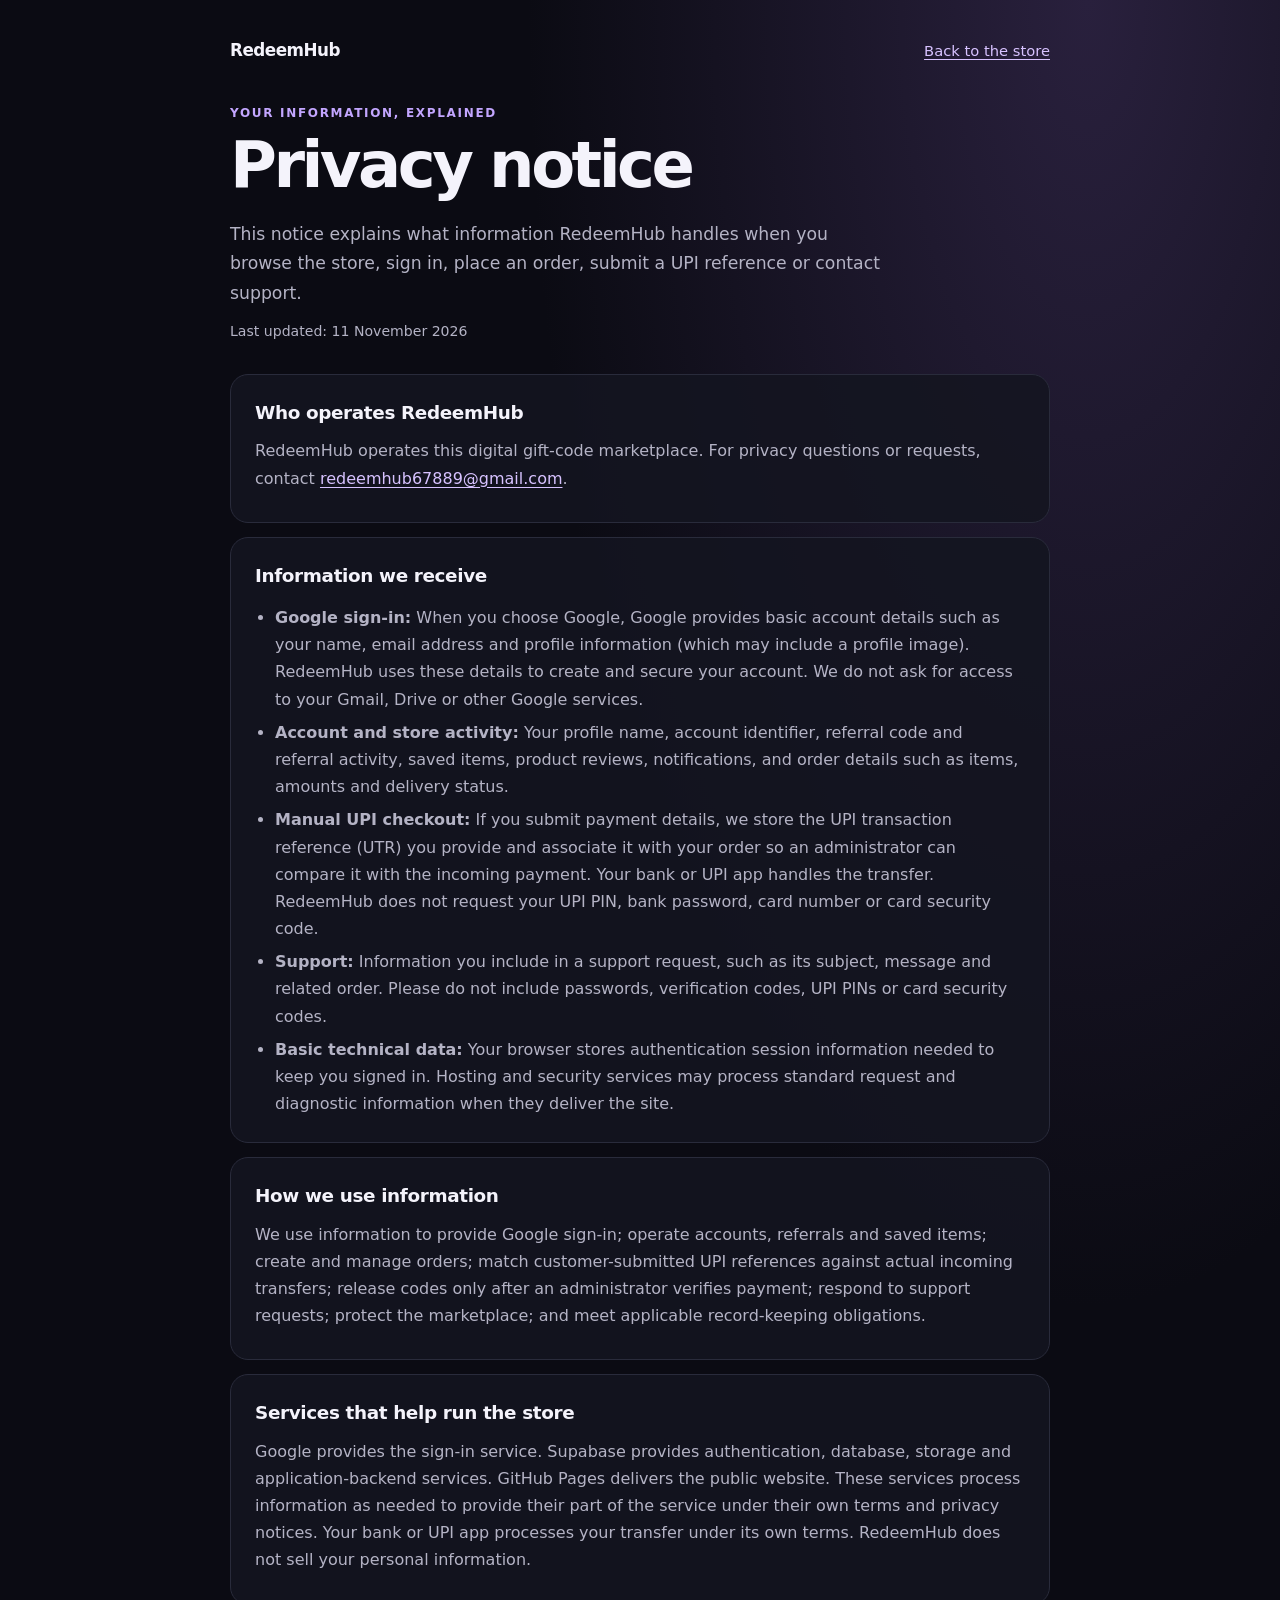
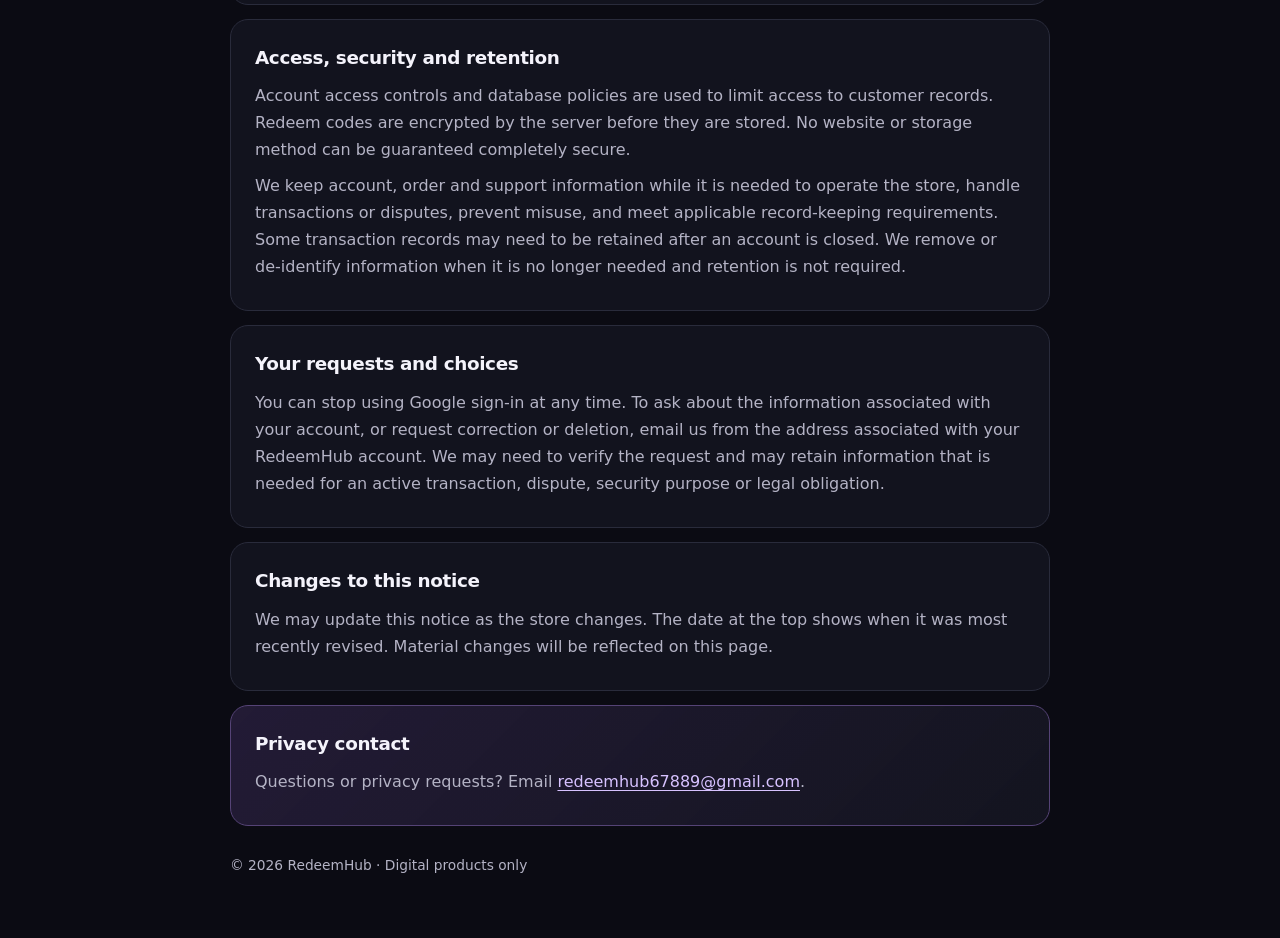
==== site/privacy.html @ 6dd62784 "Publish RedeemHub privacy notice and Google-only storefront" ====
<!doctype html>
<html lang="en">
<head>
  <meta charset="utf-8">
  <meta name="viewport" content="width=device-width, initial-scale=1">
  <meta name="theme-color" content="#0b0b13">
  <meta name="description" content="RedeemHub's privacy notice explains what information we collect, how we use it, and how to contact us.">
  <title>Privacy Notice — RedeemHub</title>
  <style>
    :root{color-scheme:dark;--bg:#0b0b13;--panel:#141520;--line:#292b3b;--text:#f4f3fb;--muted:#b4b3c5;--accent:#c3a6ff;--link:#d7c2ff}
    *{box-sizing:border-box}
    body{margin:0;background:radial-gradient(ellipse at 85% 0%,#29203d 0,transparent 35rem),var(--bg);color:var(--text);font:16px/1.7 Inter,ui-sans-serif,system-ui,-apple-system,"Segoe UI",sans-serif}
    a{color:var(--link);text-underline-offset:3px}
    .wrap{width:min(100% - 32px,820px);margin:0 auto;padding:28px 0 60px}
    header{display:flex;justify-content:space-between;align-items:center;gap:16px;padding:8px 0 38px}
    .brand{color:var(--text);font-size:1.05rem;font-weight:750;letter-spacing:-.03em;text-decoration:none}
    .back{font-size:.92rem}
    .eyebrow{color:var(--accent);font-size:.75rem;font-weight:700;letter-spacing:.14em;text-transform:uppercase}
    h1{margin:.5rem 0 0;font-size:clamp(2.2rem,8vw,4rem);line-height:1.08;letter-spacing:-.055em}
    .intro{max-width:650px;margin:20px 0 12px;color:var(--muted);font-size:1.08rem}
    .updated{color:var(--muted);font-size:.88rem}
    main{display:grid;gap:14px;margin-top:30px}
    section{padding:22px 24px;border:1px solid var(--line);border-radius:18px;background:rgba(20,21,32,.88)}
    h2{margin:0 0 9px;font-size:1.15rem;letter-spacing:-.02em}
    p{margin:8px 0;color:var(--muted)}
    ul{margin:10px 0 0;padding-left:1.25rem;color:var(--muted)}
    li{padding:3px 0}
    .contact{border-color:#554376;background:linear-gradient(135deg,rgba(89,63,133,.3),rgba(20,21,32,.92))}
    footer{margin-top:28px;color:var(--muted);font-size:.86rem}
    @media(max-width:520px){.wrap{width:min(100% - 24px,820px);padding-top:18px}header{padding-bottom:28px}section{padding:18px;border-radius:15px}.back{font-size:.83rem}}
  </style>
</head>
<body>
  <div class="wrap">
    <header>
      <a class="brand" href="https://redeemhub67889-sudo.github.io/redeemhub-pages/">RedeemHub</a>
      <a class="back" href="https://redeemhub67889-sudo.github.io/redeemhub-pages/">Back to the store</a>
    </header>
    <div class="eyebrow">Your information, explained</div>
    <h1>Privacy notice</h1>
    <p class="intro">This notice explains what information RedeemHub handles when you browse the store, sign in, place an order, submit a UPI reference or contact support.</p>
    <p class="updated">Last updated: 11 November 2026</p>

    <main>
      <section>
        <h2>Who operates RedeemHub</h2>
        <p>RedeemHub operates this digital gift-code marketplace. For privacy questions or requests, contact <a href="mailto:redeemhub67889@gmail.com">redeemhub67889@gmail.com</a>.</p>
      </section>
      <section>
        <h2>Information we receive</h2>
        <ul>
          <li><strong>Google sign-in:</strong> When you choose Google, Google provides basic account details such as your name, email address and profile information (which may include a profile image). RedeemHub uses these details to create and secure your account. We do not ask for access to your Gmail, Drive or other Google services.</li>
          <li><strong>Account and store activity:</strong> Your profile name, account identifier, referral code and referral activity, saved items, product reviews, notifications, and order details such as items, amounts and delivery status.</li>
          <li><strong>Manual UPI checkout:</strong> If you submit payment details, we store the UPI transaction reference (UTR) you provide and associate it with your order so an administrator can compare it with the incoming payment. Your bank or UPI app handles the transfer. RedeemHub does not request your UPI PIN, bank password, card number or card security code.</li>
          <li><strong>Support:</strong> Information you include in a support request, such as its subject, message and related order. Please do not include passwords, verification codes, UPI PINs or card security codes.</li>
          <li><strong>Basic technical data:</strong> Your browser stores authentication session information needed to keep you signed in. Hosting and security services may process standard request and diagnostic information when they deliver the site.</li>
        </ul>
      </section>
      <section>
        <h2>How we use information</h2>
        <p>We use information to provide Google sign-in; operate accounts, referrals and saved items; create and manage orders; match customer-submitted UPI references against actual incoming transfers; release codes only after an administrator verifies payment; respond to support requests; protect the marketplace; and meet applicable record-keeping obligations.</p>
      </section>
      <section>
        <h2>Services that help run the store</h2>
        <p>Google provides the sign-in service. Supabase provides authentication, database, storage and application-backend services. GitHub Pages delivers the public website. These services process information as needed to provide their part of the service under their own terms and privacy notices. Your bank or UPI app processes your transfer under its own terms. RedeemHub does not sell your personal information.</p>
      </section>
      <section>
        <h2>Access, security and retention</h2>
        <p>Account access controls and database policies are used to limit access to customer records. Redeem codes are encrypted by the server before they are stored. No website or storage method can be guaranteed completely secure.</p>
        <p>We keep account, order and support information while it is needed to operate the store, handle transactions or disputes, prevent misuse, and meet applicable record-keeping requirements. Some transaction records may need to be retained after an account is closed. We remove or de-identify information when it is no longer needed and retention is not required.</p>
      </section>
      <section>
        <h2>Your requests and choices</h2>
        <p>You can stop using Google sign-in at any time. To ask about the information associated with your account, or request correction or deletion, email us from the address associated with your RedeemHub account. We may need to verify the request and may retain information that is needed for an active transaction, dispute, security purpose or legal obligation.</p>
      </section>
      <section>
        <h2>Changes to this notice</h2>
        <p>We may update this notice as the store changes. The date at the top shows when it was most recently revised. Material changes will be reflected on this page.</p>
      </section>
      <section class="contact">
        <h2>Privacy contact</h2>
        <p>Questions or privacy requests? Email <a href="mailto:redeemhub67889@gmail.com">redeemhub67889@gmail.com</a>.</p>
      </section>
    </main>
    <footer>© 2026 RedeemHub · Digital products only</footer>
  </div>
</body>
</html>
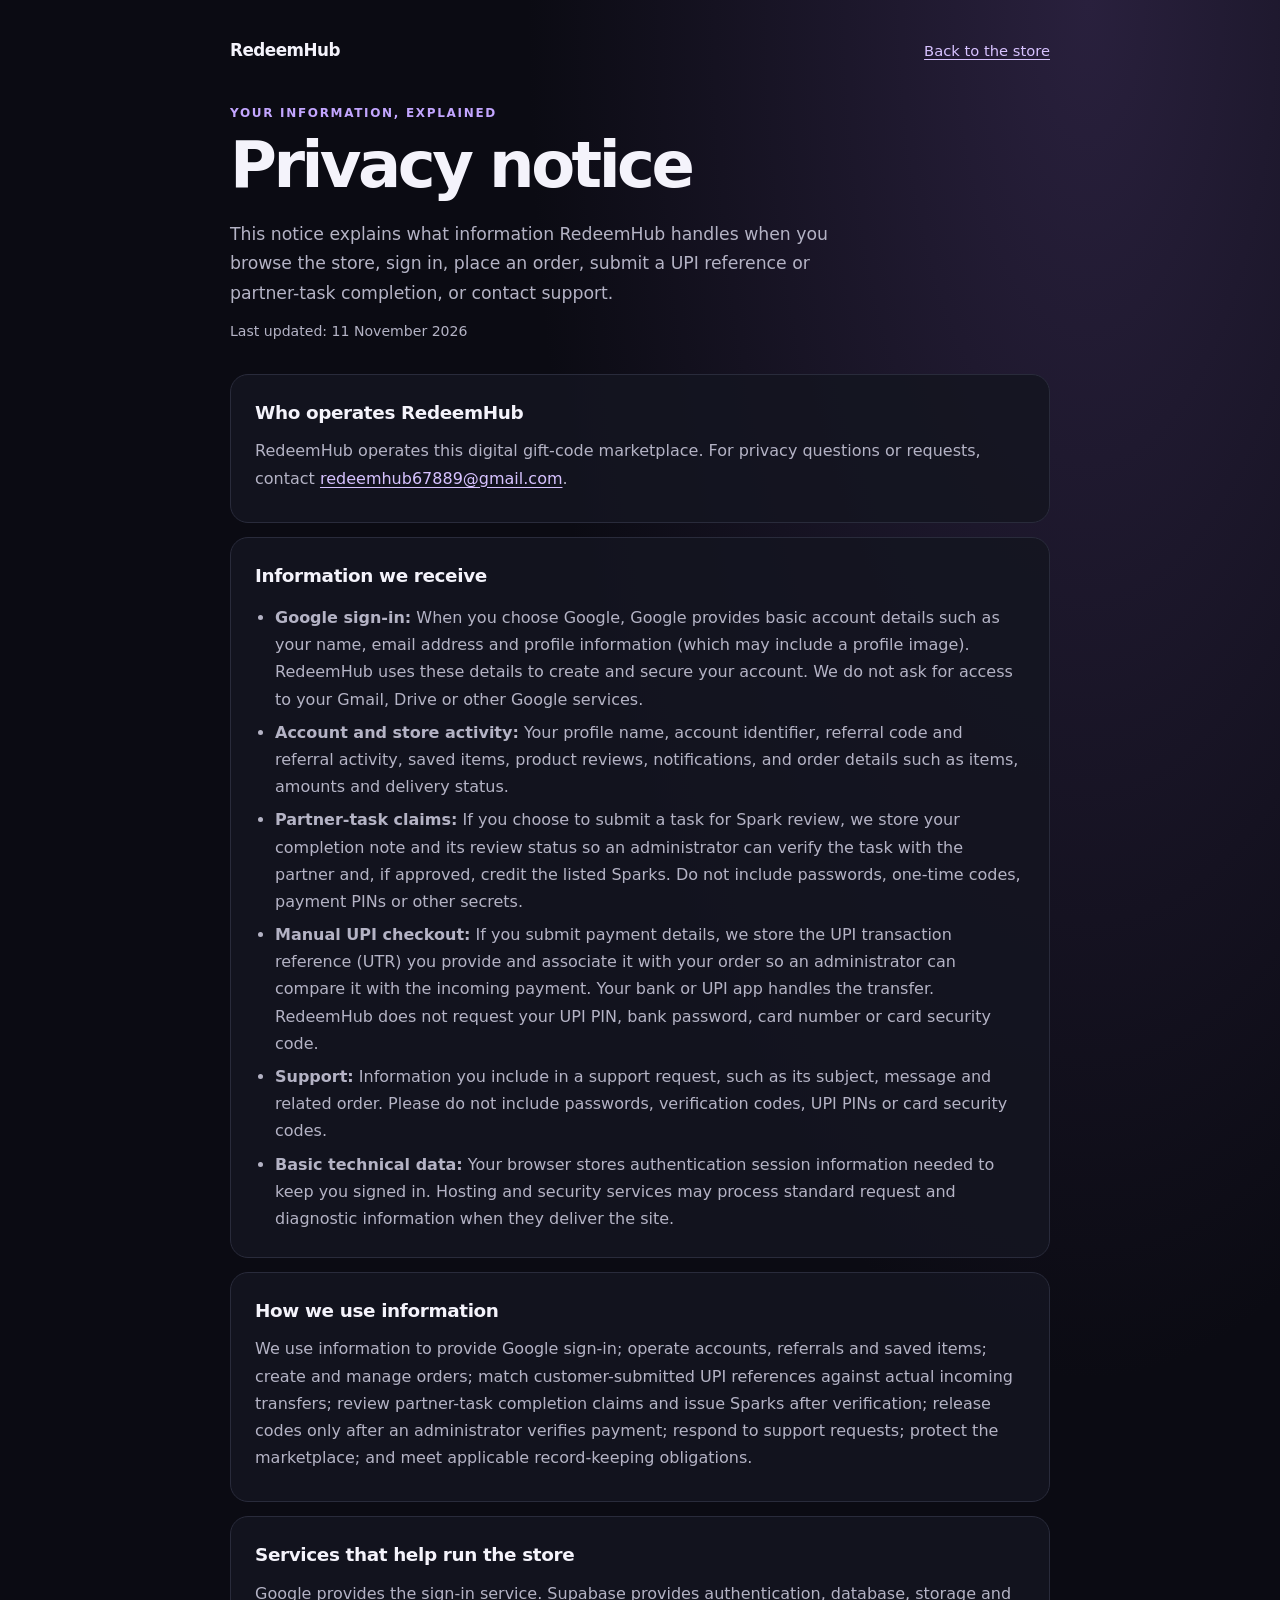
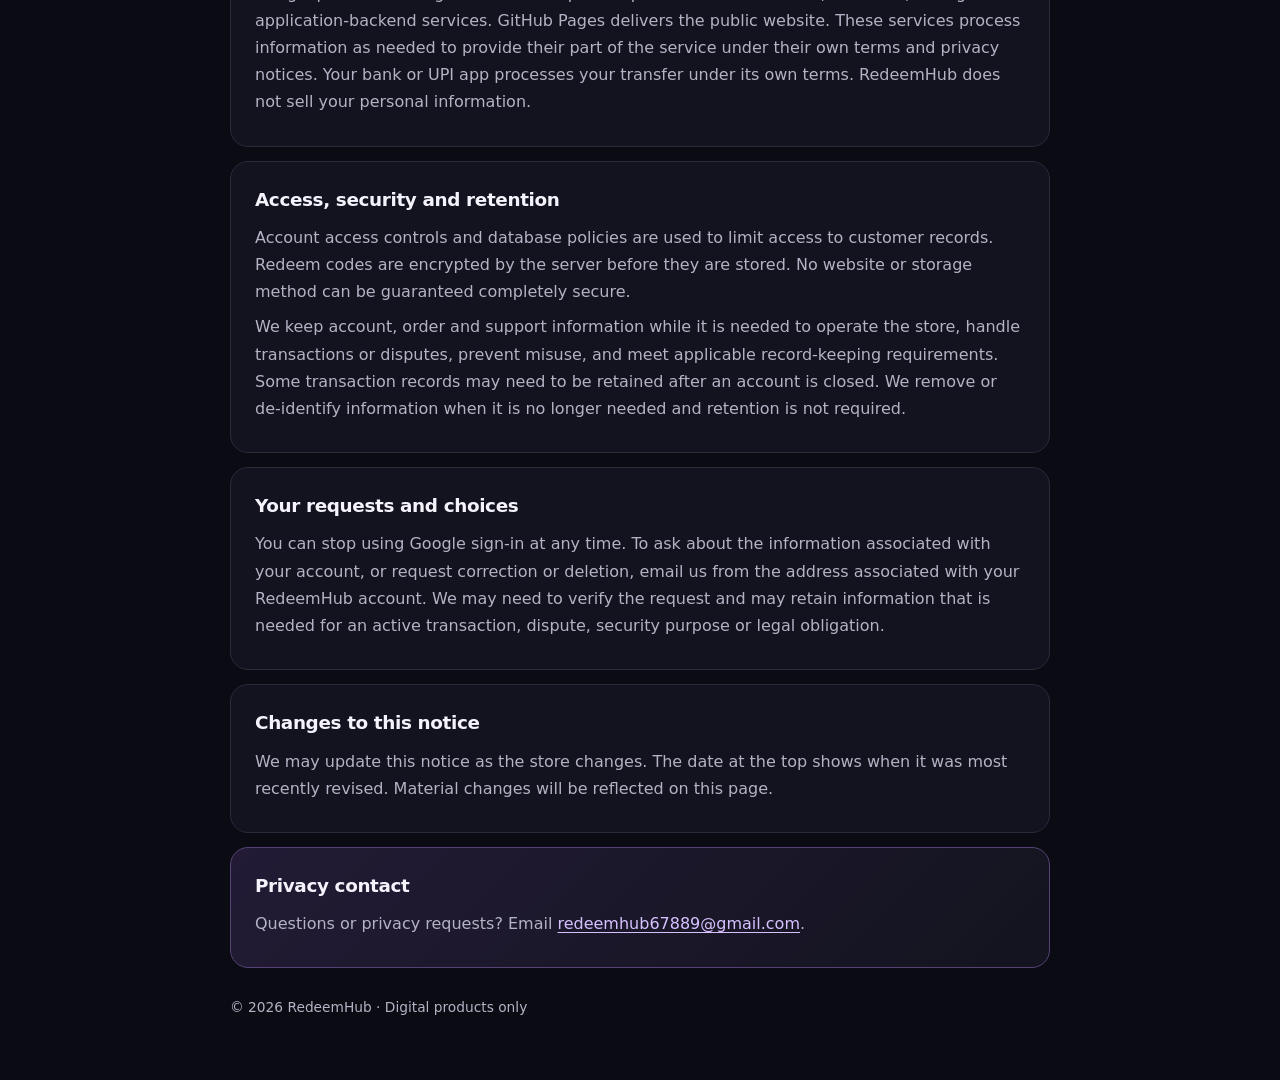
==== commit 741c98f3: "Deploy partner task earn tab" ====
--- a/site/privacy.html
+++ b/site/privacy.html
@@ -38,7 +38,7 @@
     </header>
     <div class="eyebrow">Your information, explained</div>
     <h1>Privacy notice</h1>
-    <p class="intro">This notice explains what information RedeemHub handles when you browse the store, sign in, place an order, submit a UPI reference or contact support.</p>
+    <p class="intro">This notice explains what information RedeemHub handles when you browse the store, sign in, place an order, submit a UPI reference or partner-task completion, or contact support.</p>
     <p class="updated">Last updated: 11 November 2026</p>
 
     <main>
@@ -51,6 +51,7 @@
         <ul>
           <li><strong>Google sign-in:</strong> When you choose Google, Google provides basic account details such as your name, email address and profile information (which may include a profile image). RedeemHub uses these details to create and secure your account. We do not ask for access to your Gmail, Drive or other Google services.</li>
           <li><strong>Account and store activity:</strong> Your profile name, account identifier, referral code and referral activity, saved items, product reviews, notifications, and order details such as items, amounts and delivery status.</li>
+          <li><strong>Partner-task claims:</strong> If you choose to submit a task for Spark review, we store your completion note and its review status so an administrator can verify the task with the partner and, if approved, credit the listed Sparks. Do not include passwords, one-time codes, payment PINs or other secrets.</li>
           <li><strong>Manual UPI checkout:</strong> If you submit payment details, we store the UPI transaction reference (UTR) you provide and associate it with your order so an administrator can compare it with the incoming payment. Your bank or UPI app handles the transfer. RedeemHub does not request your UPI PIN, bank password, card number or card security code.</li>
           <li><strong>Support:</strong> Information you include in a support request, such as its subject, message and related order. Please do not include passwords, verification codes, UPI PINs or card security codes.</li>
           <li><strong>Basic technical data:</strong> Your browser stores authentication session information needed to keep you signed in. Hosting and security services may process standard request and diagnostic information when they deliver the site.</li>
@@ -58,7 +59,7 @@
       </section>
       <section>
         <h2>How we use information</h2>
-        <p>We use information to provide Google sign-in; operate accounts, referrals and saved items; create and manage orders; match customer-submitted UPI references against actual incoming transfers; release codes only after an administrator verifies payment; respond to support requests; protect the marketplace; and meet applicable record-keeping obligations.</p>
+        <p>We use information to provide Google sign-in; operate accounts, referrals and saved items; create and manage orders; match customer-submitted UPI references against actual incoming transfers; review partner-task completion claims and issue Sparks after verification; release codes only after an administrator verifies payment; respond to support requests; protect the marketplace; and meet applicable record-keeping obligations.</p>
       </section>
       <section>
         <h2>Services that help run the store</h2>
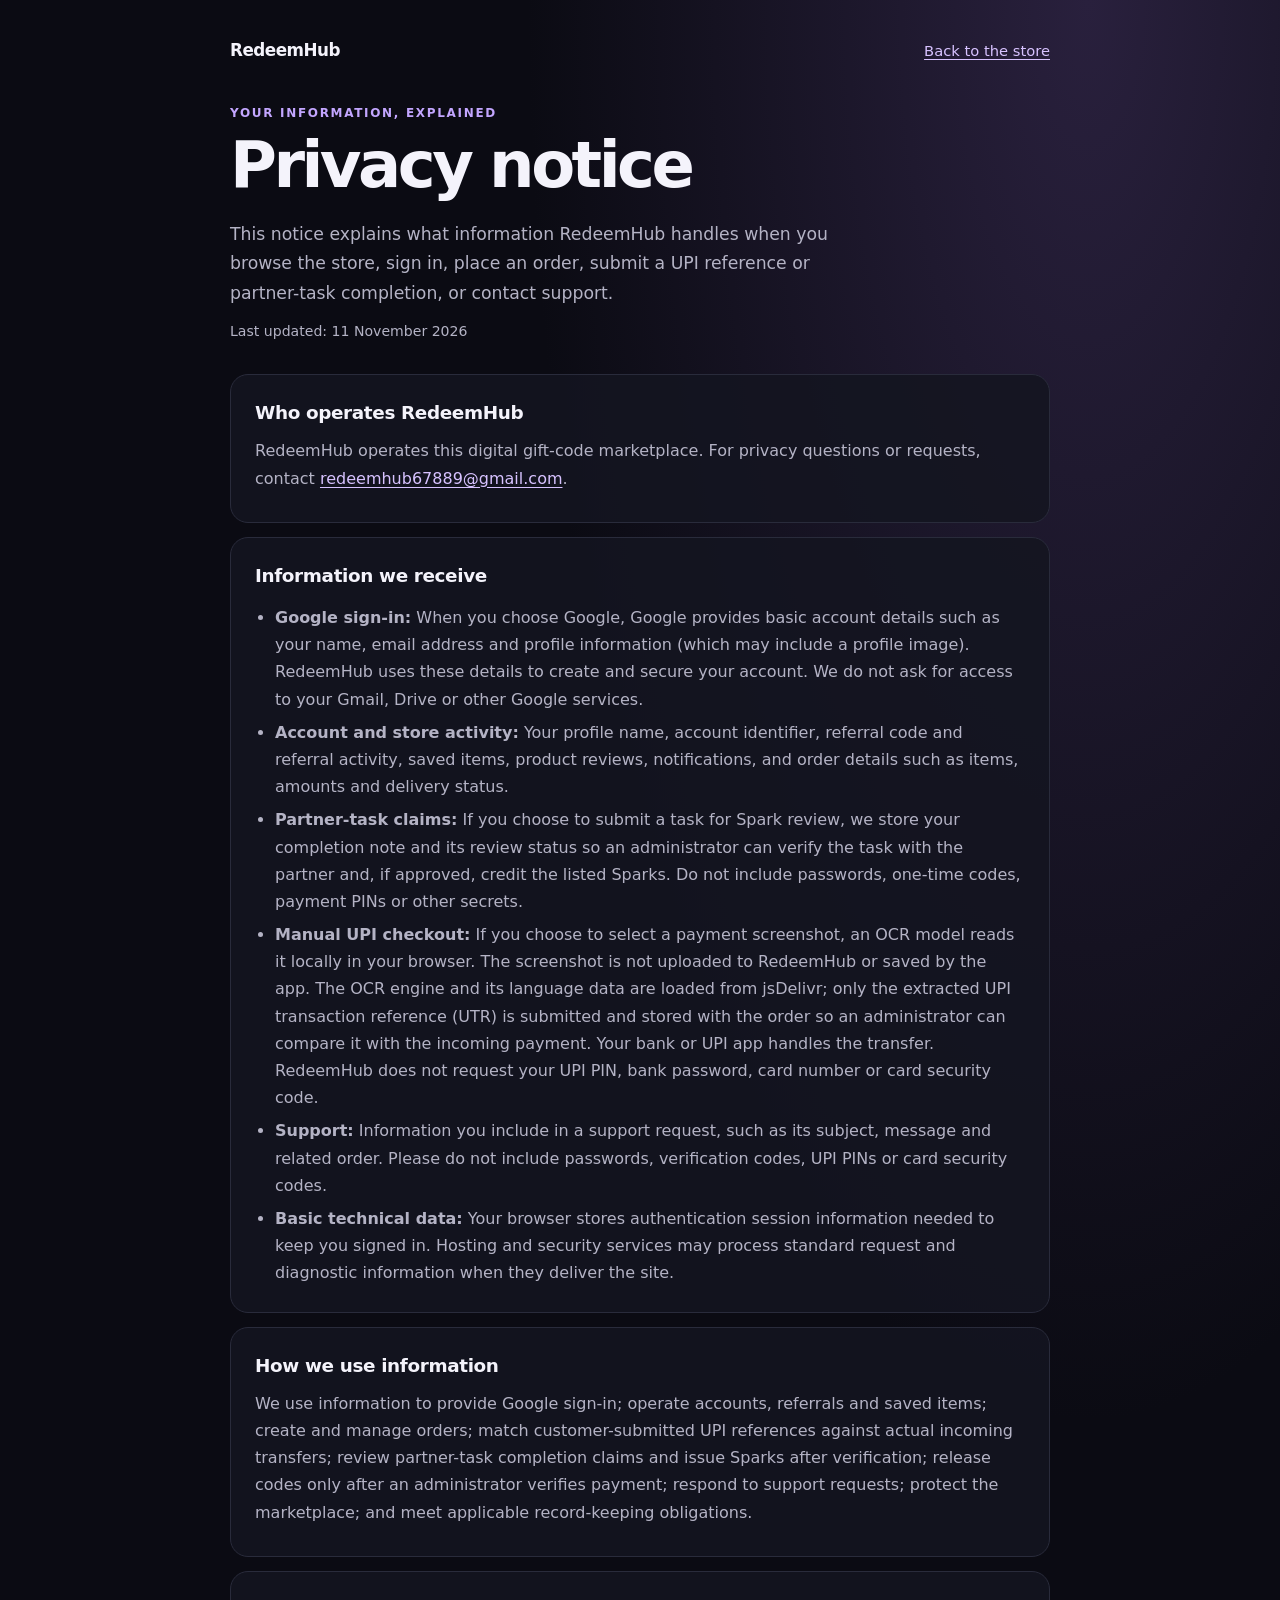
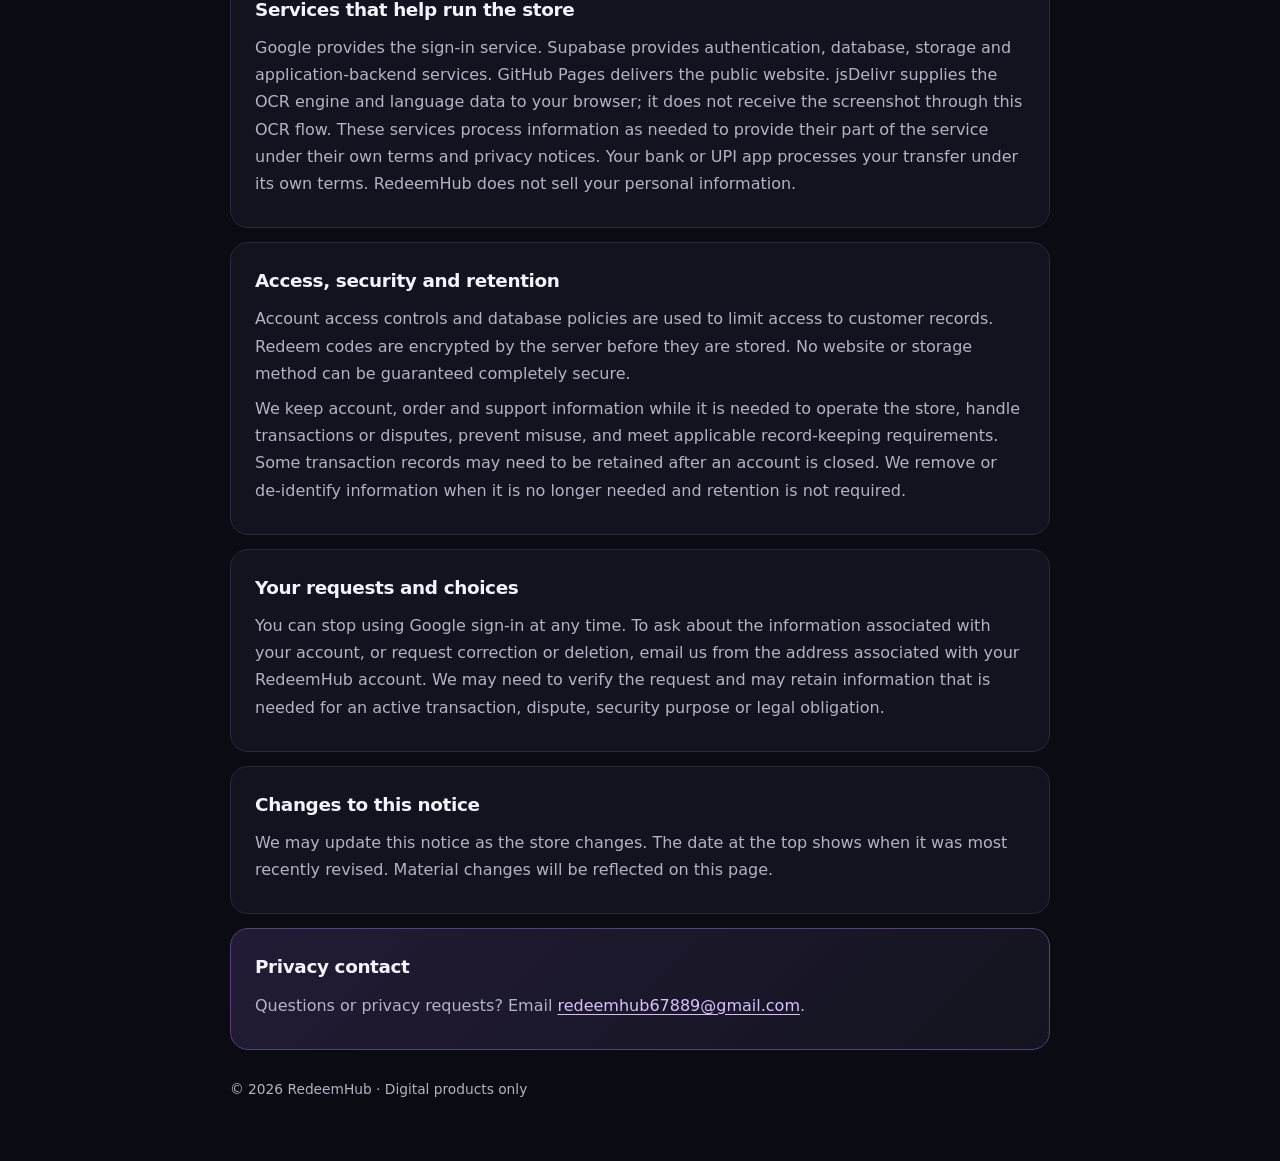
==== commit 5c006032: "deploy: publish UPI screenshot OCR proof" ====
--- a/site/privacy.html
+++ b/site/privacy.html
@@ -52,7 +52,7 @@
           <li><strong>Google sign-in:</strong> When you choose Google, Google provides basic account details such as your name, email address and profile information (which may include a profile image). RedeemHub uses these details to create and secure your account. We do not ask for access to your Gmail, Drive or other Google services.</li>
           <li><strong>Account and store activity:</strong> Your profile name, account identifier, referral code and referral activity, saved items, product reviews, notifications, and order details such as items, amounts and delivery status.</li>
           <li><strong>Partner-task claims:</strong> If you choose to submit a task for Spark review, we store your completion note and its review status so an administrator can verify the task with the partner and, if approved, credit the listed Sparks. Do not include passwords, one-time codes, payment PINs or other secrets.</li>
-          <li><strong>Manual UPI checkout:</strong> If you submit payment details, we store the UPI transaction reference (UTR) you provide and associate it with your order so an administrator can compare it with the incoming payment. Your bank or UPI app handles the transfer. RedeemHub does not request your UPI PIN, bank password, card number or card security code.</li>
+          <li><strong>Manual UPI checkout:</strong> If you choose to select a payment screenshot, an OCR model reads it locally in your browser. The screenshot is not uploaded to RedeemHub or saved by the app. The OCR engine and its language data are loaded from jsDelivr; only the extracted UPI transaction reference (UTR) is submitted and stored with the order so an administrator can compare it with the incoming payment. Your bank or UPI app handles the transfer. RedeemHub does not request your UPI PIN, bank password, card number or card security code.</li>
           <li><strong>Support:</strong> Information you include in a support request, such as its subject, message and related order. Please do not include passwords, verification codes, UPI PINs or card security codes.</li>
           <li><strong>Basic technical data:</strong> Your browser stores authentication session information needed to keep you signed in. Hosting and security services may process standard request and diagnostic information when they deliver the site.</li>
         </ul>
@@ -63,7 +63,7 @@
       </section>
       <section>
         <h2>Services that help run the store</h2>
-        <p>Google provides the sign-in service. Supabase provides authentication, database, storage and application-backend services. GitHub Pages delivers the public website. These services process information as needed to provide their part of the service under their own terms and privacy notices. Your bank or UPI app processes your transfer under its own terms. RedeemHub does not sell your personal information.</p>
+        <p>Google provides the sign-in service. Supabase provides authentication, database, storage and application-backend services. GitHub Pages delivers the public website. jsDelivr supplies the OCR engine and language data to your browser; it does not receive the screenshot through this OCR flow. These services process information as needed to provide their part of the service under their own terms and privacy notices. Your bank or UPI app processes your transfer under its own terms. RedeemHub does not sell your personal information.</p>
       </section>
       <section>
         <h2>Access, security and retention</h2>
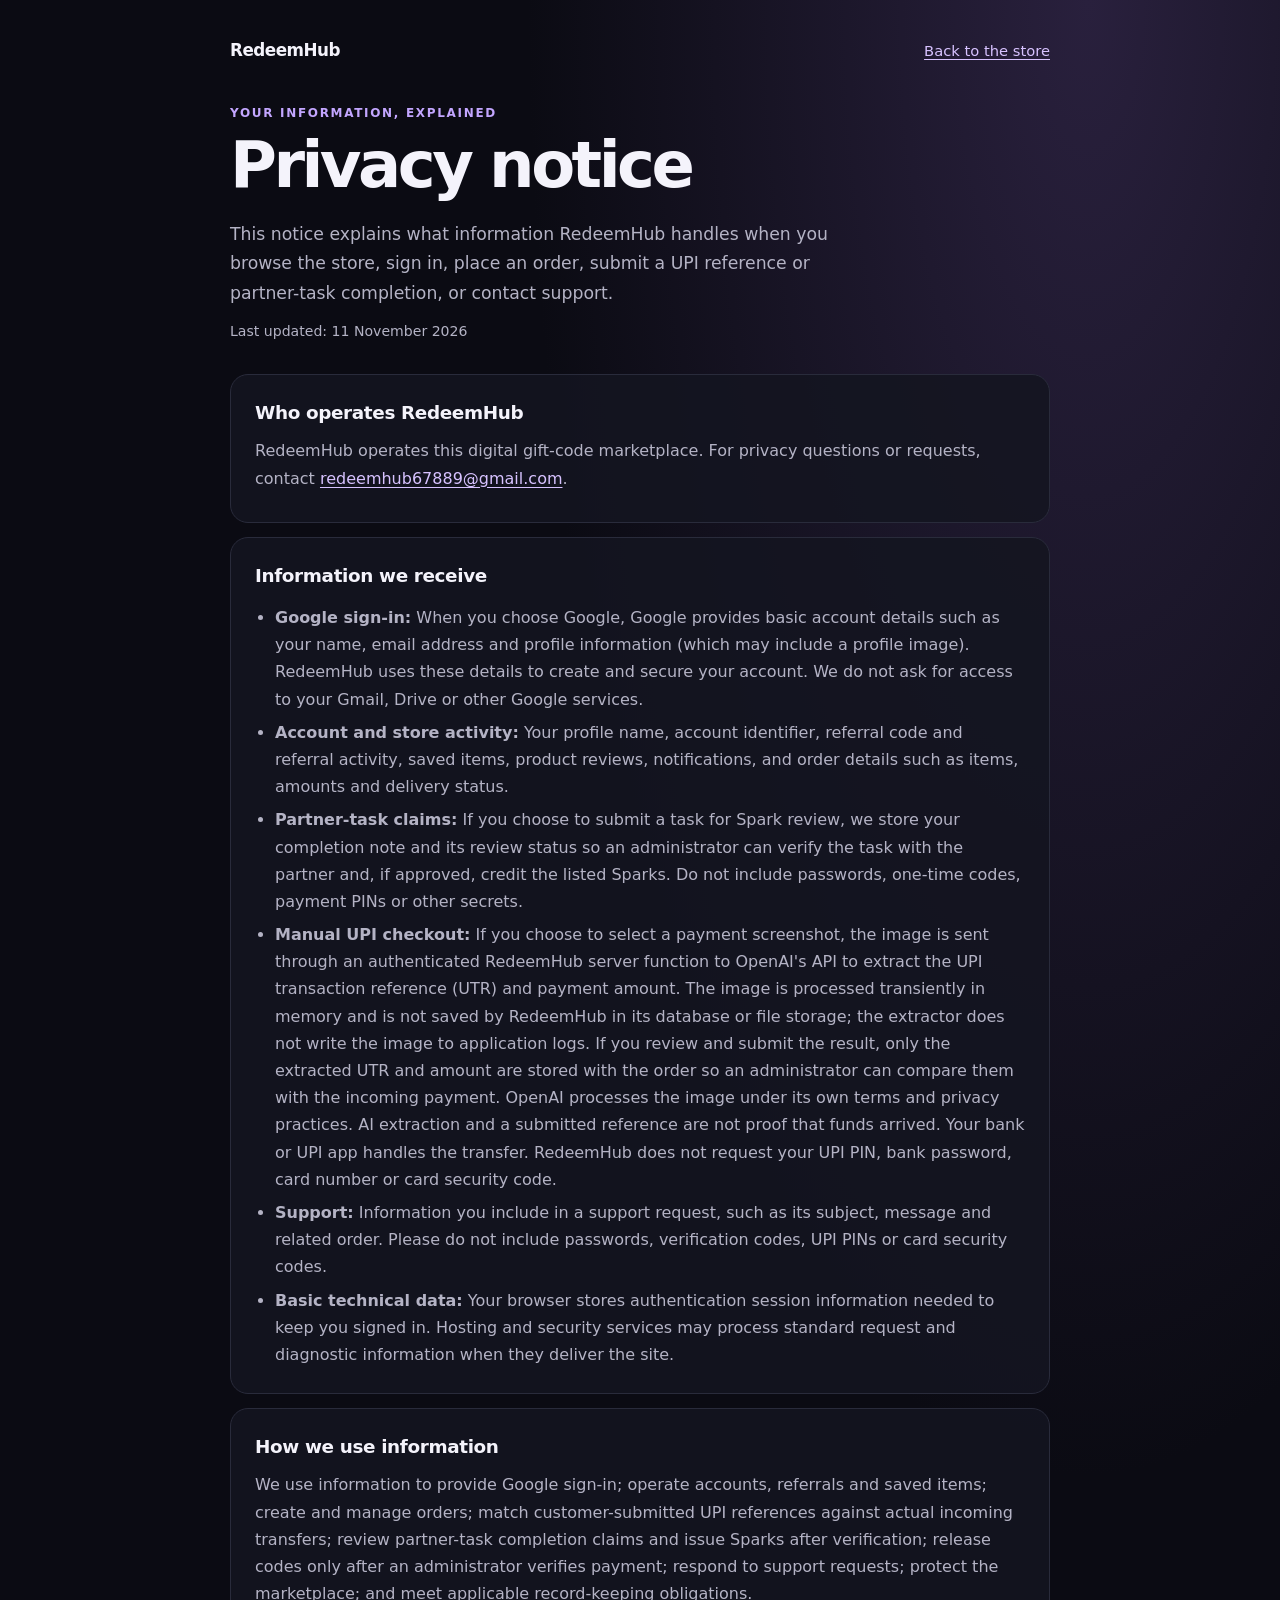
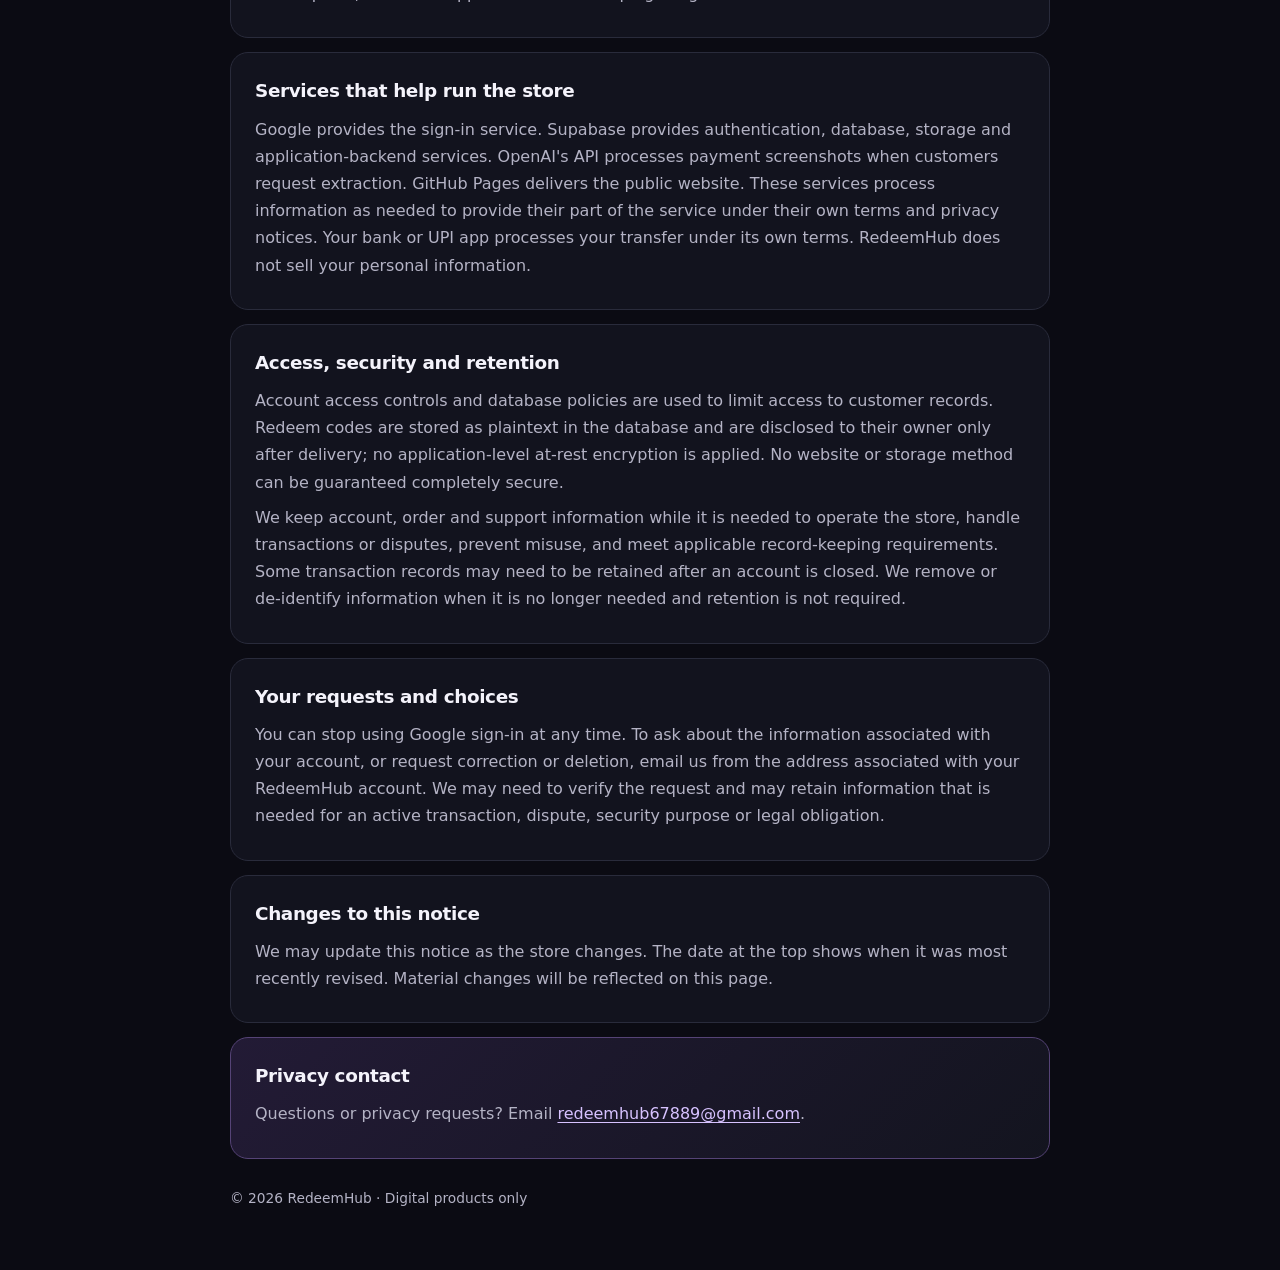
==== commit c44aa3c9: "Deploy secure screenshot extraction interface" ====
--- a/site/privacy.html
+++ b/site/privacy.html
@@ -52,7 +52,7 @@
           <li><strong>Google sign-in:</strong> When you choose Google, Google provides basic account details such as your name, email address and profile information (which may include a profile image). RedeemHub uses these details to create and secure your account. We do not ask for access to your Gmail, Drive or other Google services.</li>
           <li><strong>Account and store activity:</strong> Your profile name, account identifier, referral code and referral activity, saved items, product reviews, notifications, and order details such as items, amounts and delivery status.</li>
           <li><strong>Partner-task claims:</strong> If you choose to submit a task for Spark review, we store your completion note and its review status so an administrator can verify the task with the partner and, if approved, credit the listed Sparks. Do not include passwords, one-time codes, payment PINs or other secrets.</li>
-          <li><strong>Manual UPI checkout:</strong> If you choose to select a payment screenshot, an OCR model reads it locally in your browser. The screenshot is not uploaded to RedeemHub or saved by the app. The OCR engine and its language data are loaded from jsDelivr; only the extracted UPI transaction reference (UTR) is submitted and stored with the order so an administrator can compare it with the incoming payment. Your bank or UPI app handles the transfer. RedeemHub does not request your UPI PIN, bank password, card number or card security code.</li>
+          <li><strong>Manual UPI checkout:</strong> If you choose to select a payment screenshot, the image is sent through an authenticated RedeemHub server function to OpenAI's API to extract the UPI transaction reference (UTR) and payment amount. The image is processed transiently in memory and is not saved by RedeemHub in its database or file storage; the extractor does not write the image to application logs. If you review and submit the result, only the extracted UTR and amount are stored with the order so an administrator can compare them with the incoming payment. OpenAI processes the image under its own terms and privacy practices. AI extraction and a submitted reference are not proof that funds arrived. Your bank or UPI app handles the transfer. RedeemHub does not request your UPI PIN, bank password, card number or card security code.</li>
           <li><strong>Support:</strong> Information you include in a support request, such as its subject, message and related order. Please do not include passwords, verification codes, UPI PINs or card security codes.</li>
           <li><strong>Basic technical data:</strong> Your browser stores authentication session information needed to keep you signed in. Hosting and security services may process standard request and diagnostic information when they deliver the site.</li>
         </ul>
@@ -63,11 +63,11 @@
       </section>
       <section>
         <h2>Services that help run the store</h2>
-        <p>Google provides the sign-in service. Supabase provides authentication, database, storage and application-backend services. GitHub Pages delivers the public website. jsDelivr supplies the OCR engine and language data to your browser; it does not receive the screenshot through this OCR flow. These services process information as needed to provide their part of the service under their own terms and privacy notices. Your bank or UPI app processes your transfer under its own terms. RedeemHub does not sell your personal information.</p>
+        <p>Google provides the sign-in service. Supabase provides authentication, database, storage and application-backend services. OpenAI's API processes payment screenshots when customers request extraction. GitHub Pages delivers the public website. These services process information as needed to provide their part of the service under their own terms and privacy notices. Your bank or UPI app processes your transfer under its own terms. RedeemHub does not sell your personal information.</p>
       </section>
       <section>
         <h2>Access, security and retention</h2>
-        <p>Account access controls and database policies are used to limit access to customer records. Redeem codes are encrypted by the server before they are stored. No website or storage method can be guaranteed completely secure.</p>
+        <p>Account access controls and database policies are used to limit access to customer records. Redeem codes are stored as plaintext in the database and are disclosed to their owner only after delivery; no application-level at-rest encryption is applied. No website or storage method can be guaranteed completely secure.</p>
         <p>We keep account, order and support information while it is needed to operate the store, handle transactions or disputes, prevent misuse, and meet applicable record-keeping requirements. Some transaction records may need to be retained after an account is closed. We remove or de-identify information when it is no longer needed and retention is not required.</p>
       </section>
       <section>
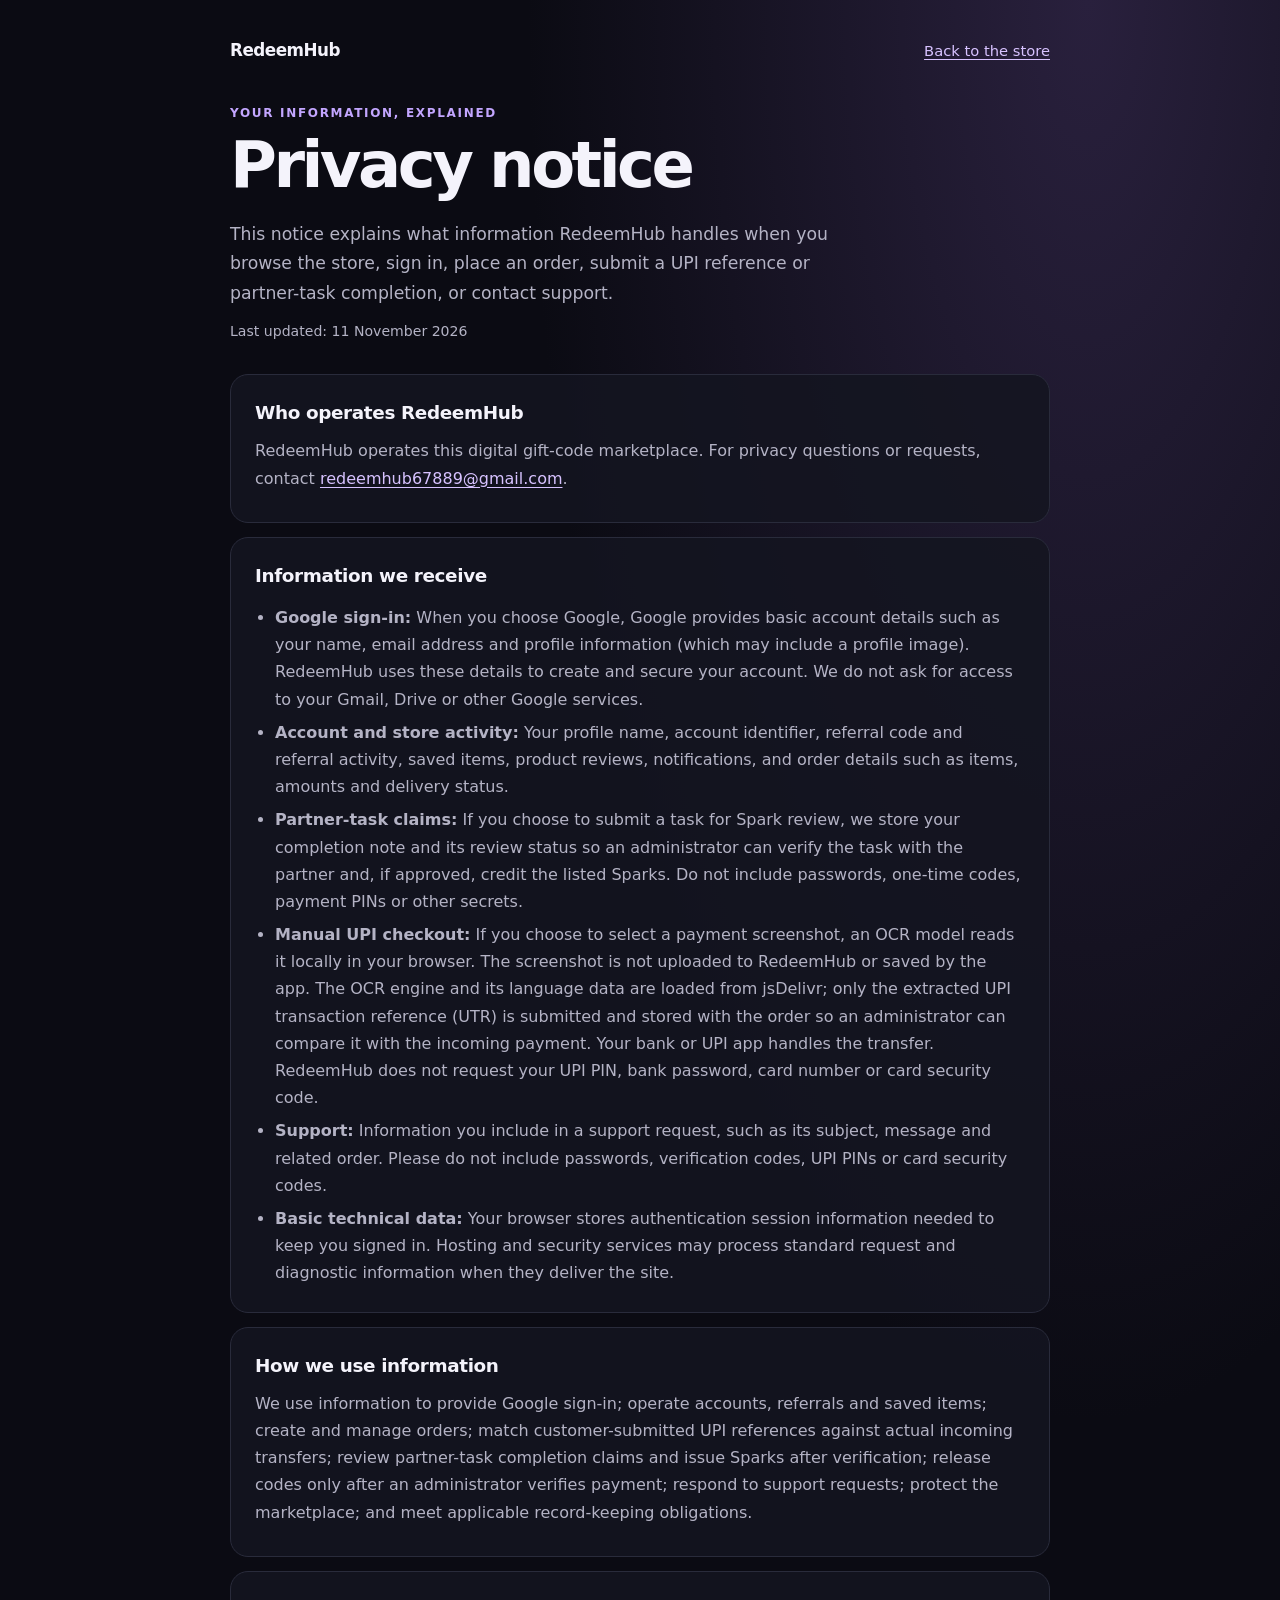
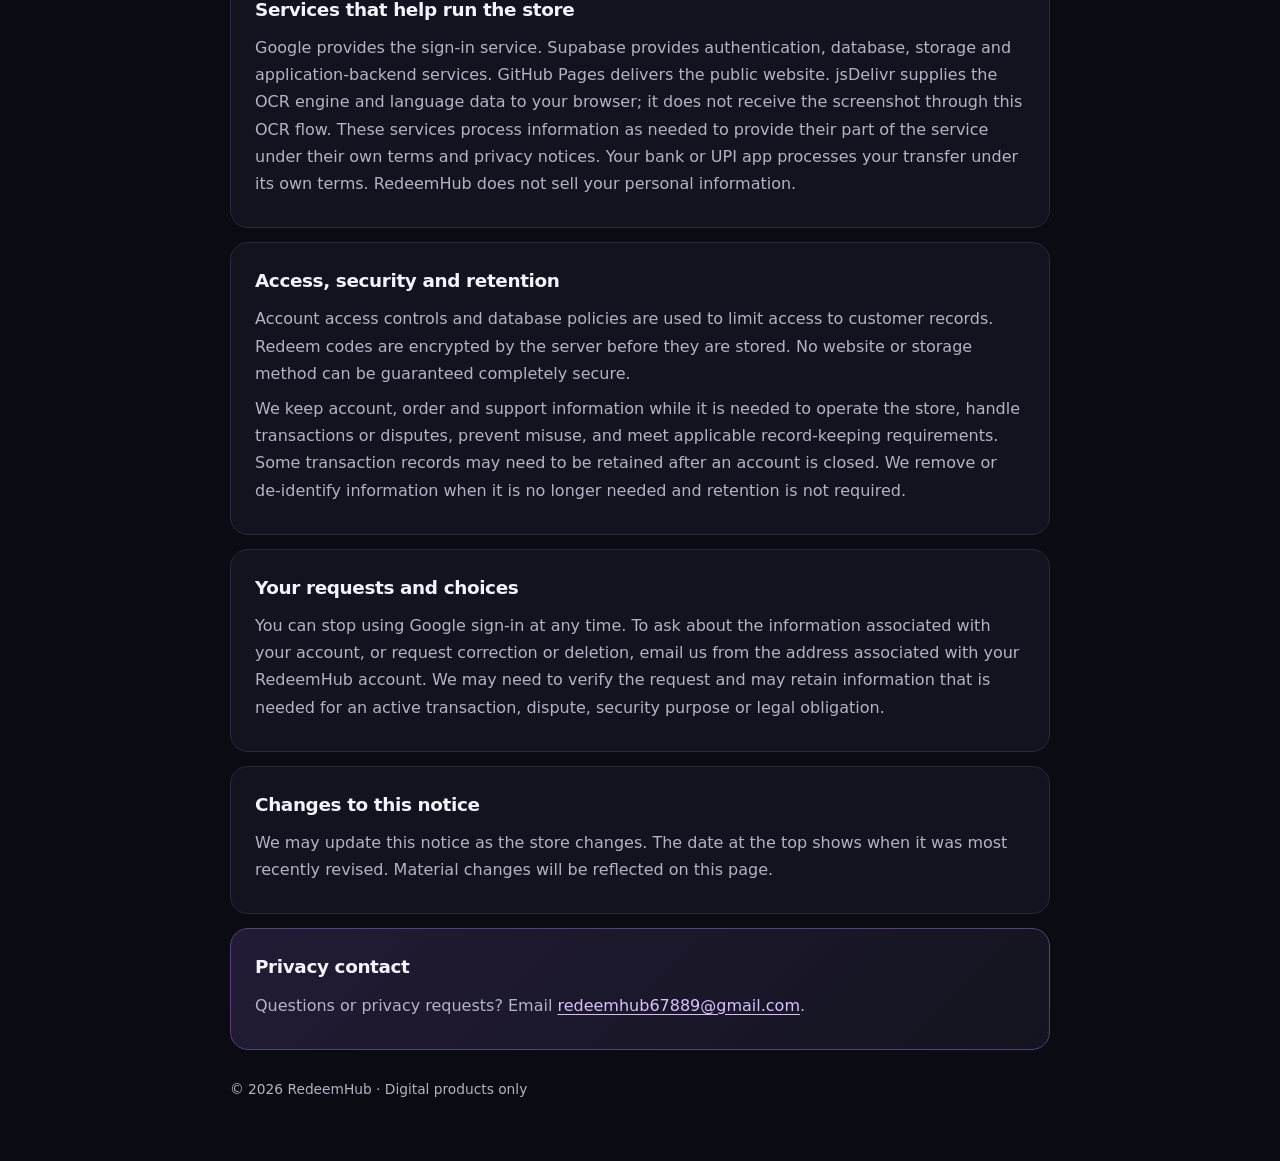
==== commit 72be289a: "Revert "Deploy secure screenshot extraction interface" This reverts commit c44aa3c96d4fc8e59ff1f519b" ====
--- a/site/privacy.html
+++ b/site/privacy.html
@@ -52,7 +52,7 @@
           <li><strong>Google sign-in:</strong> When you choose Google, Google provides basic account details such as your name, email address and profile information (which may include a profile image). RedeemHub uses these details to create and secure your account. We do not ask for access to your Gmail, Drive or other Google services.</li>
           <li><strong>Account and store activity:</strong> Your profile name, account identifier, referral code and referral activity, saved items, product reviews, notifications, and order details such as items, amounts and delivery status.</li>
           <li><strong>Partner-task claims:</strong> If you choose to submit a task for Spark review, we store your completion note and its review status so an administrator can verify the task with the partner and, if approved, credit the listed Sparks. Do not include passwords, one-time codes, payment PINs or other secrets.</li>
-          <li><strong>Manual UPI checkout:</strong> If you choose to select a payment screenshot, the image is sent through an authenticated RedeemHub server function to OpenAI's API to extract the UPI transaction reference (UTR) and payment amount. The image is processed transiently in memory and is not saved by RedeemHub in its database or file storage; the extractor does not write the image to application logs. If you review and submit the result, only the extracted UTR and amount are stored with the order so an administrator can compare them with the incoming payment. OpenAI processes the image under its own terms and privacy practices. AI extraction and a submitted reference are not proof that funds arrived. Your bank or UPI app handles the transfer. RedeemHub does not request your UPI PIN, bank password, card number or card security code.</li>
+          <li><strong>Manual UPI checkout:</strong> If you choose to select a payment screenshot, an OCR model reads it locally in your browser. The screenshot is not uploaded to RedeemHub or saved by the app. The OCR engine and its language data are loaded from jsDelivr; only the extracted UPI transaction reference (UTR) is submitted and stored with the order so an administrator can compare it with the incoming payment. Your bank or UPI app handles the transfer. RedeemHub does not request your UPI PIN, bank password, card number or card security code.</li>
           <li><strong>Support:</strong> Information you include in a support request, such as its subject, message and related order. Please do not include passwords, verification codes, UPI PINs or card security codes.</li>
           <li><strong>Basic technical data:</strong> Your browser stores authentication session information needed to keep you signed in. Hosting and security services may process standard request and diagnostic information when they deliver the site.</li>
         </ul>
@@ -63,11 +63,11 @@
       </section>
       <section>
         <h2>Services that help run the store</h2>
-        <p>Google provides the sign-in service. Supabase provides authentication, database, storage and application-backend services. OpenAI's API processes payment screenshots when customers request extraction. GitHub Pages delivers the public website. These services process information as needed to provide their part of the service under their own terms and privacy notices. Your bank or UPI app processes your transfer under its own terms. RedeemHub does not sell your personal information.</p>
+        <p>Google provides the sign-in service. Supabase provides authentication, database, storage and application-backend services. GitHub Pages delivers the public website. jsDelivr supplies the OCR engine and language data to your browser; it does not receive the screenshot through this OCR flow. These services process information as needed to provide their part of the service under their own terms and privacy notices. Your bank or UPI app processes your transfer under its own terms. RedeemHub does not sell your personal information.</p>
       </section>
       <section>
         <h2>Access, security and retention</h2>
-        <p>Account access controls and database policies are used to limit access to customer records. Redeem codes are stored as plaintext in the database and are disclosed to their owner only after delivery; no application-level at-rest encryption is applied. No website or storage method can be guaranteed completely secure.</p>
+        <p>Account access controls and database policies are used to limit access to customer records. Redeem codes are encrypted by the server before they are stored. No website or storage method can be guaranteed completely secure.</p>
         <p>We keep account, order and support information while it is needed to operate the store, handle transactions or disputes, prevent misuse, and meet applicable record-keeping requirements. Some transaction records may need to be retained after an account is closed. We remove or de-identify information when it is no longer needed and retention is not required.</p>
       </section>
       <section>
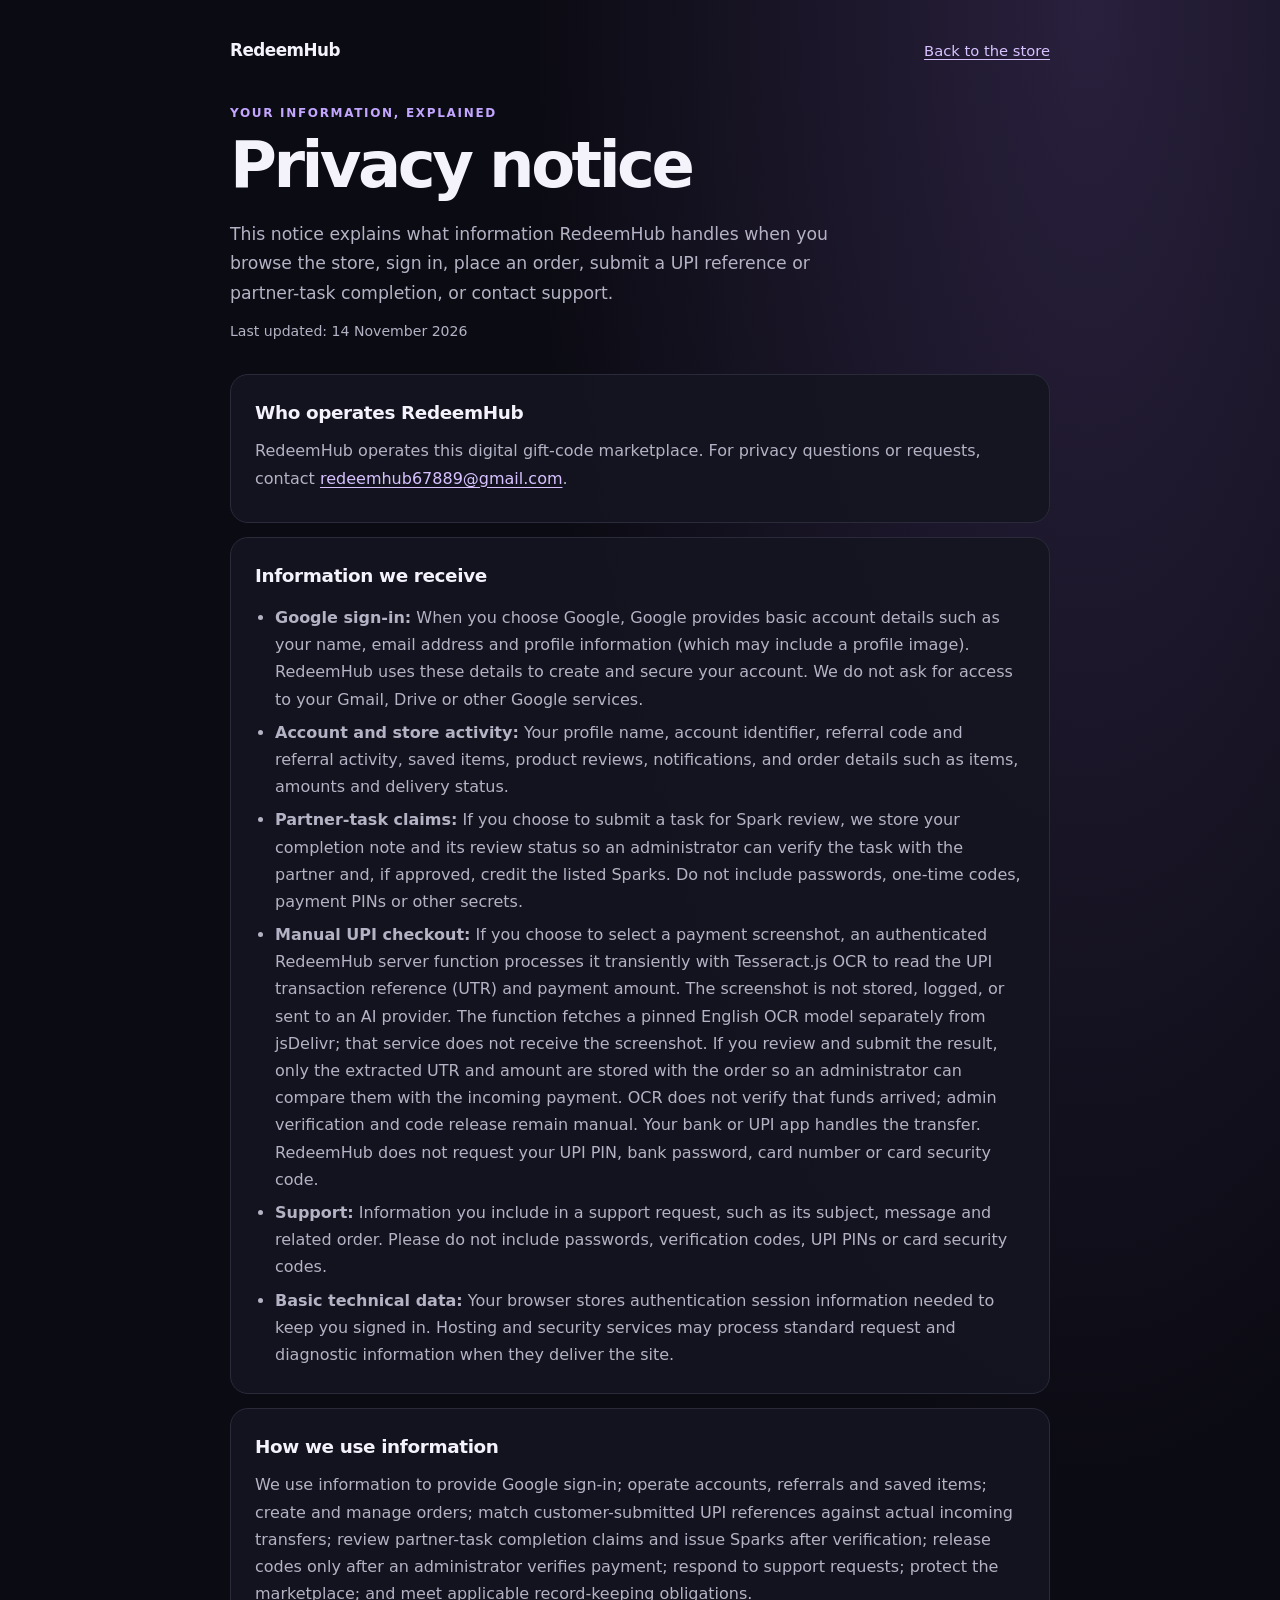
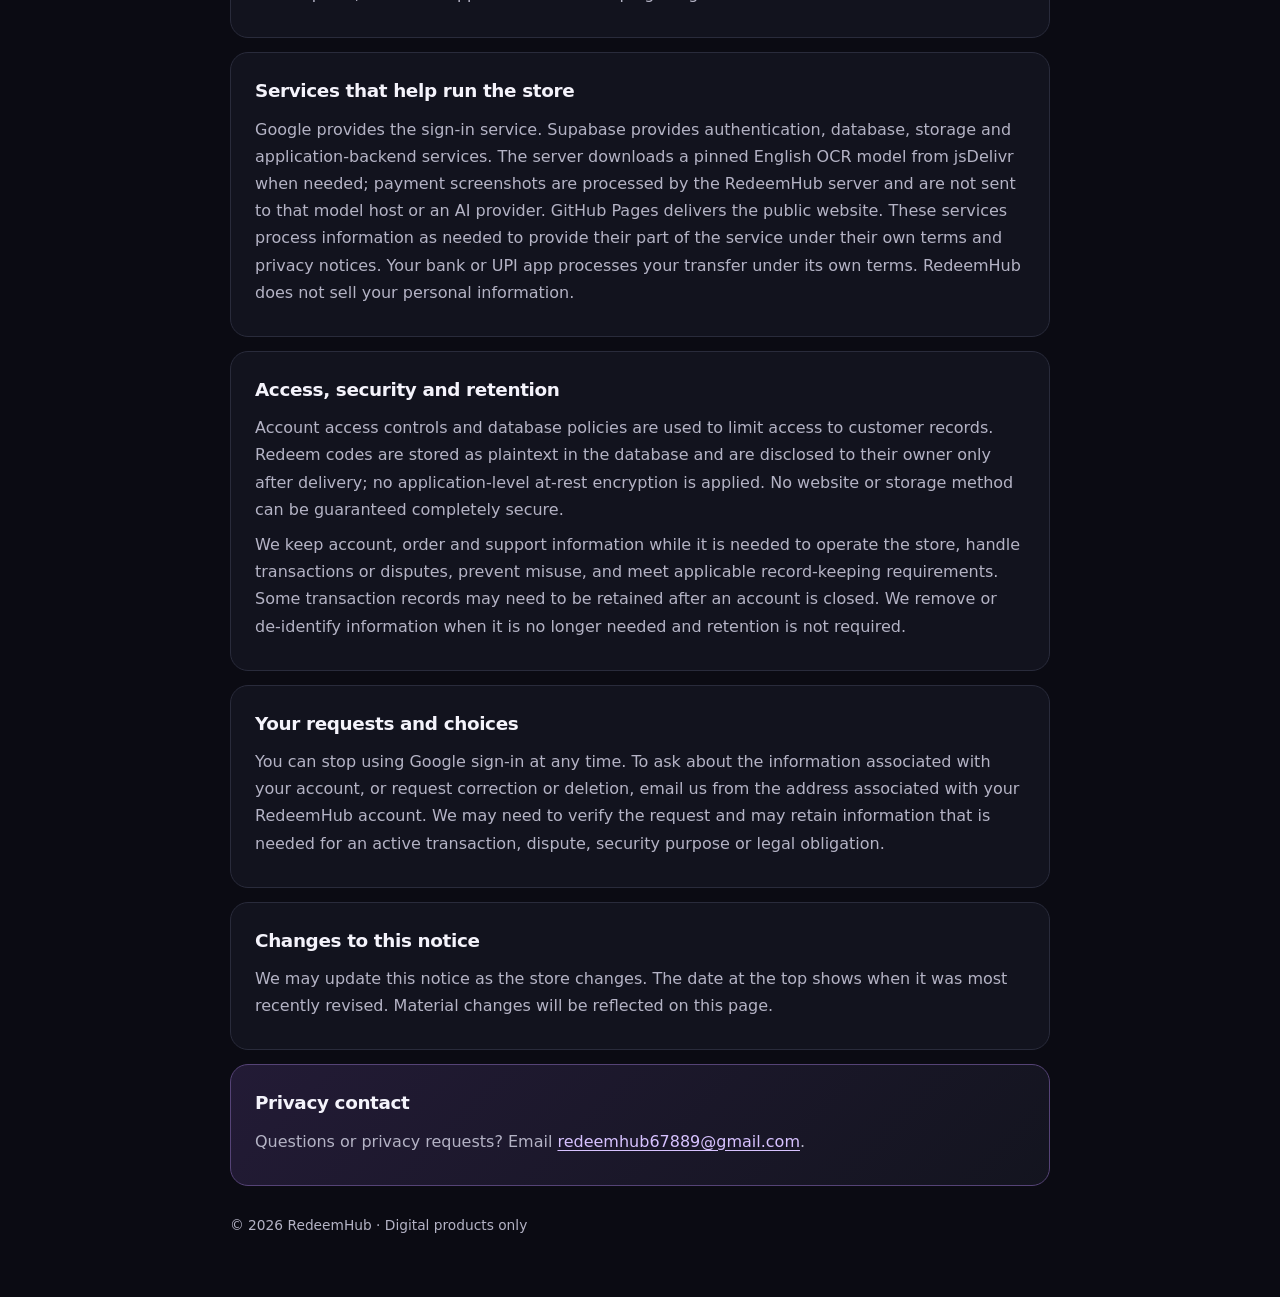
==== commit fa52ba13: "Publish compiled RedeemHub OCR site build" ====
--- a/site/privacy.html
+++ b/site/privacy.html
@@ -39,7 +39,7 @@
     <div class="eyebrow">Your information, explained</div>
     <h1>Privacy notice</h1>
     <p class="intro">This notice explains what information RedeemHub handles when you browse the store, sign in, place an order, submit a UPI reference or partner-task completion, or contact support.</p>
-    <p class="updated">Last updated: 11 November 2026</p>
+    <p class="updated">Last updated: 14 November 2026</p>
 
     <main>
       <section>
@@ -52,7 +52,7 @@
           <li><strong>Google sign-in:</strong> When you choose Google, Google provides basic account details such as your name, email address and profile information (which may include a profile image). RedeemHub uses these details to create and secure your account. We do not ask for access to your Gmail, Drive or other Google services.</li>
           <li><strong>Account and store activity:</strong> Your profile name, account identifier, referral code and referral activity, saved items, product reviews, notifications, and order details such as items, amounts and delivery status.</li>
           <li><strong>Partner-task claims:</strong> If you choose to submit a task for Spark review, we store your completion note and its review status so an administrator can verify the task with the partner and, if approved, credit the listed Sparks. Do not include passwords, one-time codes, payment PINs or other secrets.</li>
-          <li><strong>Manual UPI checkout:</strong> If you choose to select a payment screenshot, an OCR model reads it locally in your browser. The screenshot is not uploaded to RedeemHub or saved by the app. The OCR engine and its language data are loaded from jsDelivr; only the extracted UPI transaction reference (UTR) is submitted and stored with the order so an administrator can compare it with the incoming payment. Your bank or UPI app handles the transfer. RedeemHub does not request your UPI PIN, bank password, card number or card security code.</li>
+          <li><strong>Manual UPI checkout:</strong> If you choose to select a payment screenshot, an authenticated RedeemHub server function processes it transiently with Tesseract.js OCR to read the UPI transaction reference (UTR) and payment amount. The screenshot is not stored, logged, or sent to an AI provider. The function fetches a pinned English OCR model separately from jsDelivr; that service does not receive the screenshot. If you review and submit the result, only the extracted UTR and amount are stored with the order so an administrator can compare them with the incoming payment. OCR does not verify that funds arrived; admin verification and code release remain manual. Your bank or UPI app handles the transfer. RedeemHub does not request your UPI PIN, bank password, card number or card security code.</li>
           <li><strong>Support:</strong> Information you include in a support request, such as its subject, message and related order. Please do not include passwords, verification codes, UPI PINs or card security codes.</li>
           <li><strong>Basic technical data:</strong> Your browser stores authentication session information needed to keep you signed in. Hosting and security services may process standard request and diagnostic information when they deliver the site.</li>
         </ul>
@@ -63,11 +63,11 @@
       </section>
       <section>
         <h2>Services that help run the store</h2>
-        <p>Google provides the sign-in service. Supabase provides authentication, database, storage and application-backend services. GitHub Pages delivers the public website. jsDelivr supplies the OCR engine and language data to your browser; it does not receive the screenshot through this OCR flow. These services process information as needed to provide their part of the service under their own terms and privacy notices. Your bank or UPI app processes your transfer under its own terms. RedeemHub does not sell your personal information.</p>
+        <p>Google provides the sign-in service. Supabase provides authentication, database, storage and application-backend services. The server downloads a pinned English OCR model from jsDelivr when needed; payment screenshots are processed by the RedeemHub server and are not sent to that model host or an AI provider. GitHub Pages delivers the public website. These services process information as needed to provide their part of the service under their own terms and privacy notices. Your bank or UPI app processes your transfer under its own terms. RedeemHub does not sell your personal information.</p>
       </section>
       <section>
         <h2>Access, security and retention</h2>
-        <p>Account access controls and database policies are used to limit access to customer records. Redeem codes are encrypted by the server before they are stored. No website or storage method can be guaranteed completely secure.</p>
+        <p>Account access controls and database policies are used to limit access to customer records. Redeem codes are stored as plaintext in the database and are disclosed to their owner only after delivery; no application-level at-rest encryption is applied. No website or storage method can be guaranteed completely secure.</p>
         <p>We keep account, order and support information while it is needed to operate the store, handle transactions or disputes, prevent misuse, and meet applicable record-keeping requirements. Some transaction records may need to be retained after an account is closed. We remove or de-identify information when it is no longer needed and retention is not required.</p>
       </section>
       <section>
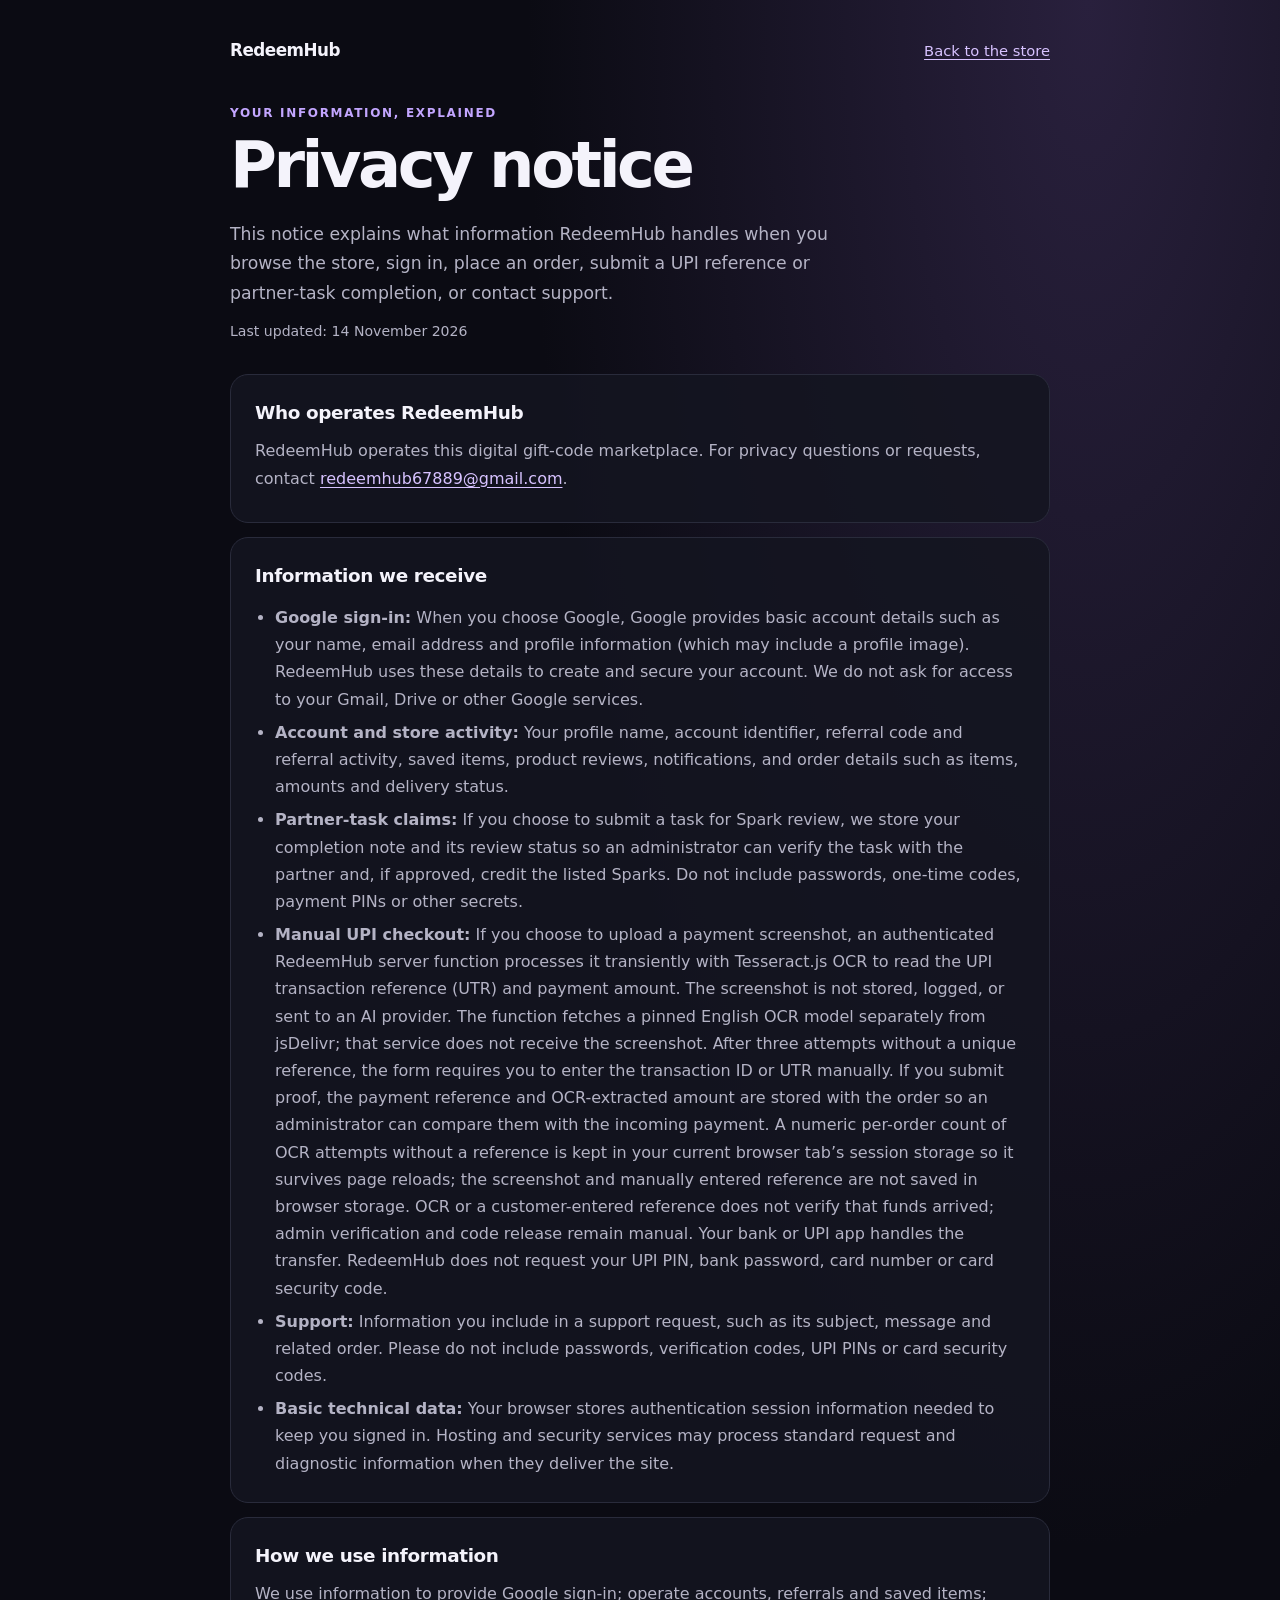
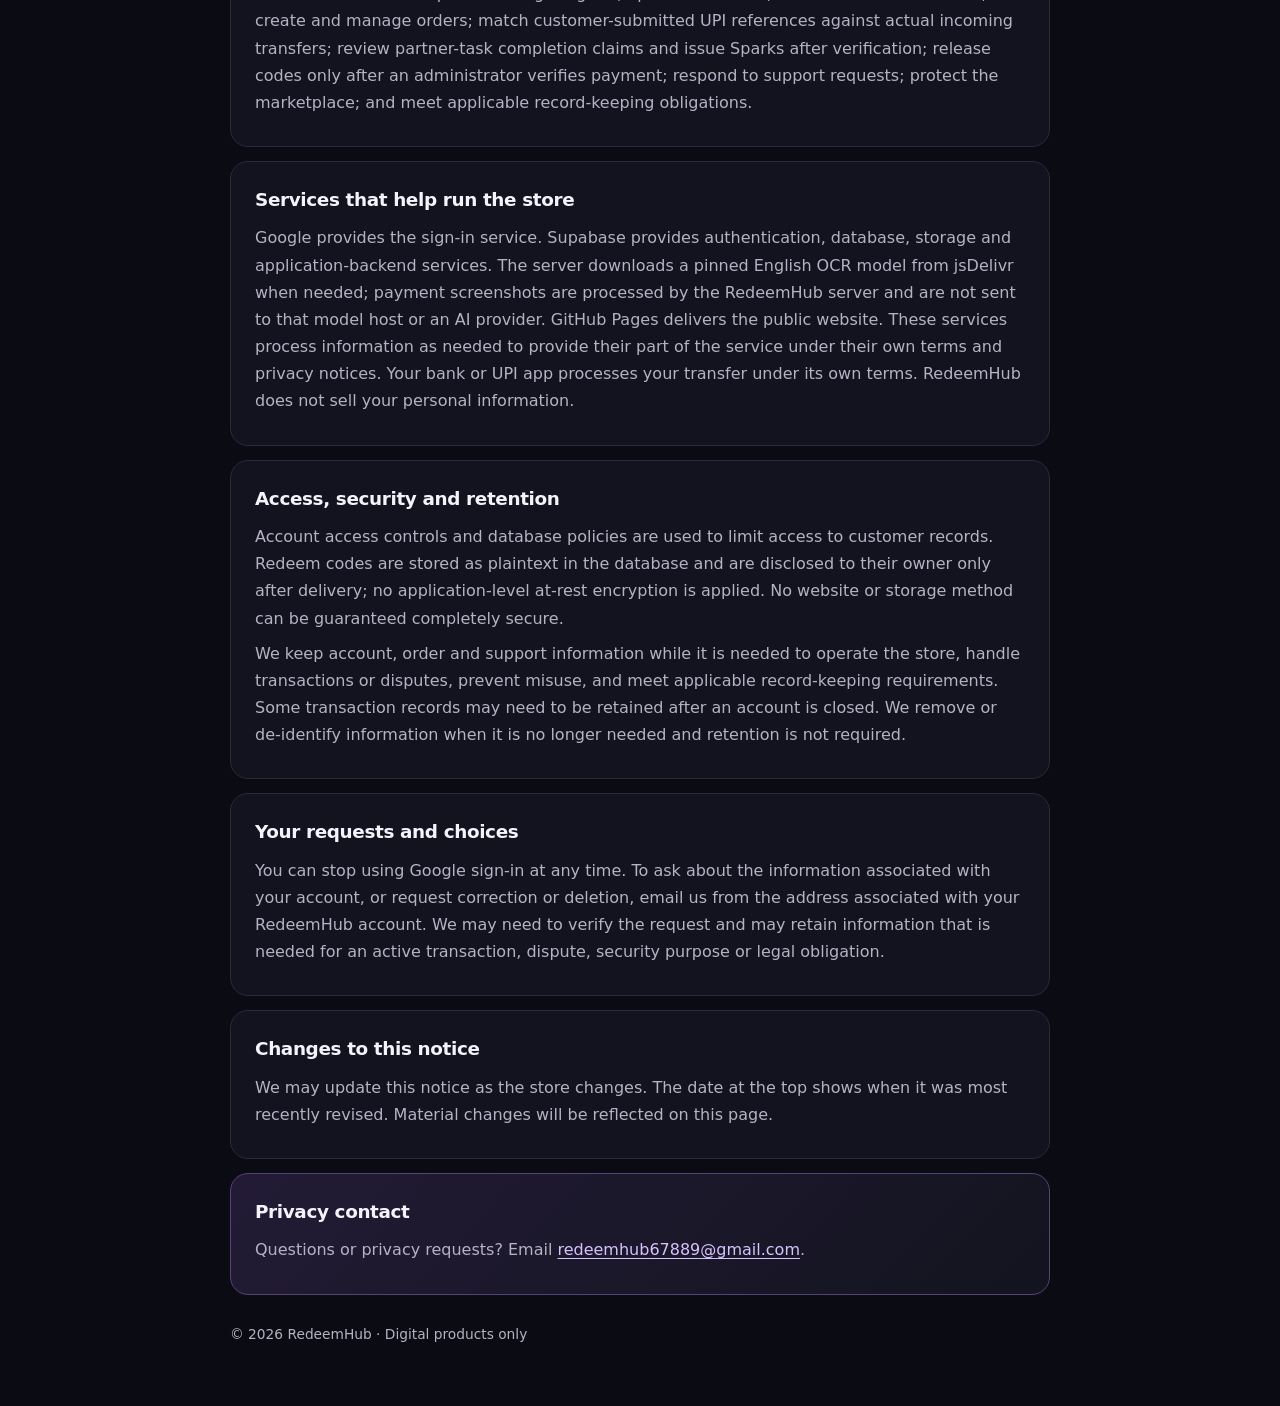
==== commit a898bdf6: "Publish session-persistent OCR reference fallback" ====
--- a/site/privacy.html
+++ b/site/privacy.html
@@ -52,7 +52,7 @@
           <li><strong>Google sign-in:</strong> When you choose Google, Google provides basic account details such as your name, email address and profile information (which may include a profile image). RedeemHub uses these details to create and secure your account. We do not ask for access to your Gmail, Drive or other Google services.</li>
           <li><strong>Account and store activity:</strong> Your profile name, account identifier, referral code and referral activity, saved items, product reviews, notifications, and order details such as items, amounts and delivery status.</li>
           <li><strong>Partner-task claims:</strong> If you choose to submit a task for Spark review, we store your completion note and its review status so an administrator can verify the task with the partner and, if approved, credit the listed Sparks. Do not include passwords, one-time codes, payment PINs or other secrets.</li>
-          <li><strong>Manual UPI checkout:</strong> If you choose to select a payment screenshot, an authenticated RedeemHub server function processes it transiently with Tesseract.js OCR to read the UPI transaction reference (UTR) and payment amount. The screenshot is not stored, logged, or sent to an AI provider. The function fetches a pinned English OCR model separately from jsDelivr; that service does not receive the screenshot. If you review and submit the result, only the extracted UTR and amount are stored with the order so an administrator can compare them with the incoming payment. OCR does not verify that funds arrived; admin verification and code release remain manual. Your bank or UPI app handles the transfer. RedeemHub does not request your UPI PIN, bank password, card number or card security code.</li>
+          <li><strong>Manual UPI checkout:</strong> If you choose to upload a payment screenshot, an authenticated RedeemHub server function processes it transiently with Tesseract.js OCR to read the UPI transaction reference (UTR) and payment amount. The screenshot is not stored, logged, or sent to an AI provider. The function fetches a pinned English OCR model separately from jsDelivr; that service does not receive the screenshot. After three attempts without a unique reference, the form requires you to enter the transaction ID or UTR manually. If you submit proof, the payment reference and OCR-extracted amount are stored with the order so an administrator can compare them with the incoming payment. A numeric per-order count of OCR attempts without a reference is kept in your current browser tab’s session storage so it survives page reloads; the screenshot and manually entered reference are not saved in browser storage. OCR or a customer-entered reference does not verify that funds arrived; admin verification and code release remain manual. Your bank or UPI app handles the transfer. RedeemHub does not request your UPI PIN, bank password, card number or card security code.</li>
           <li><strong>Support:</strong> Information you include in a support request, such as its subject, message and related order. Please do not include passwords, verification codes, UPI PINs or card security codes.</li>
           <li><strong>Basic technical data:</strong> Your browser stores authentication session information needed to keep you signed in. Hosting and security services may process standard request and diagnostic information when they deliver the site.</li>
         </ul>
